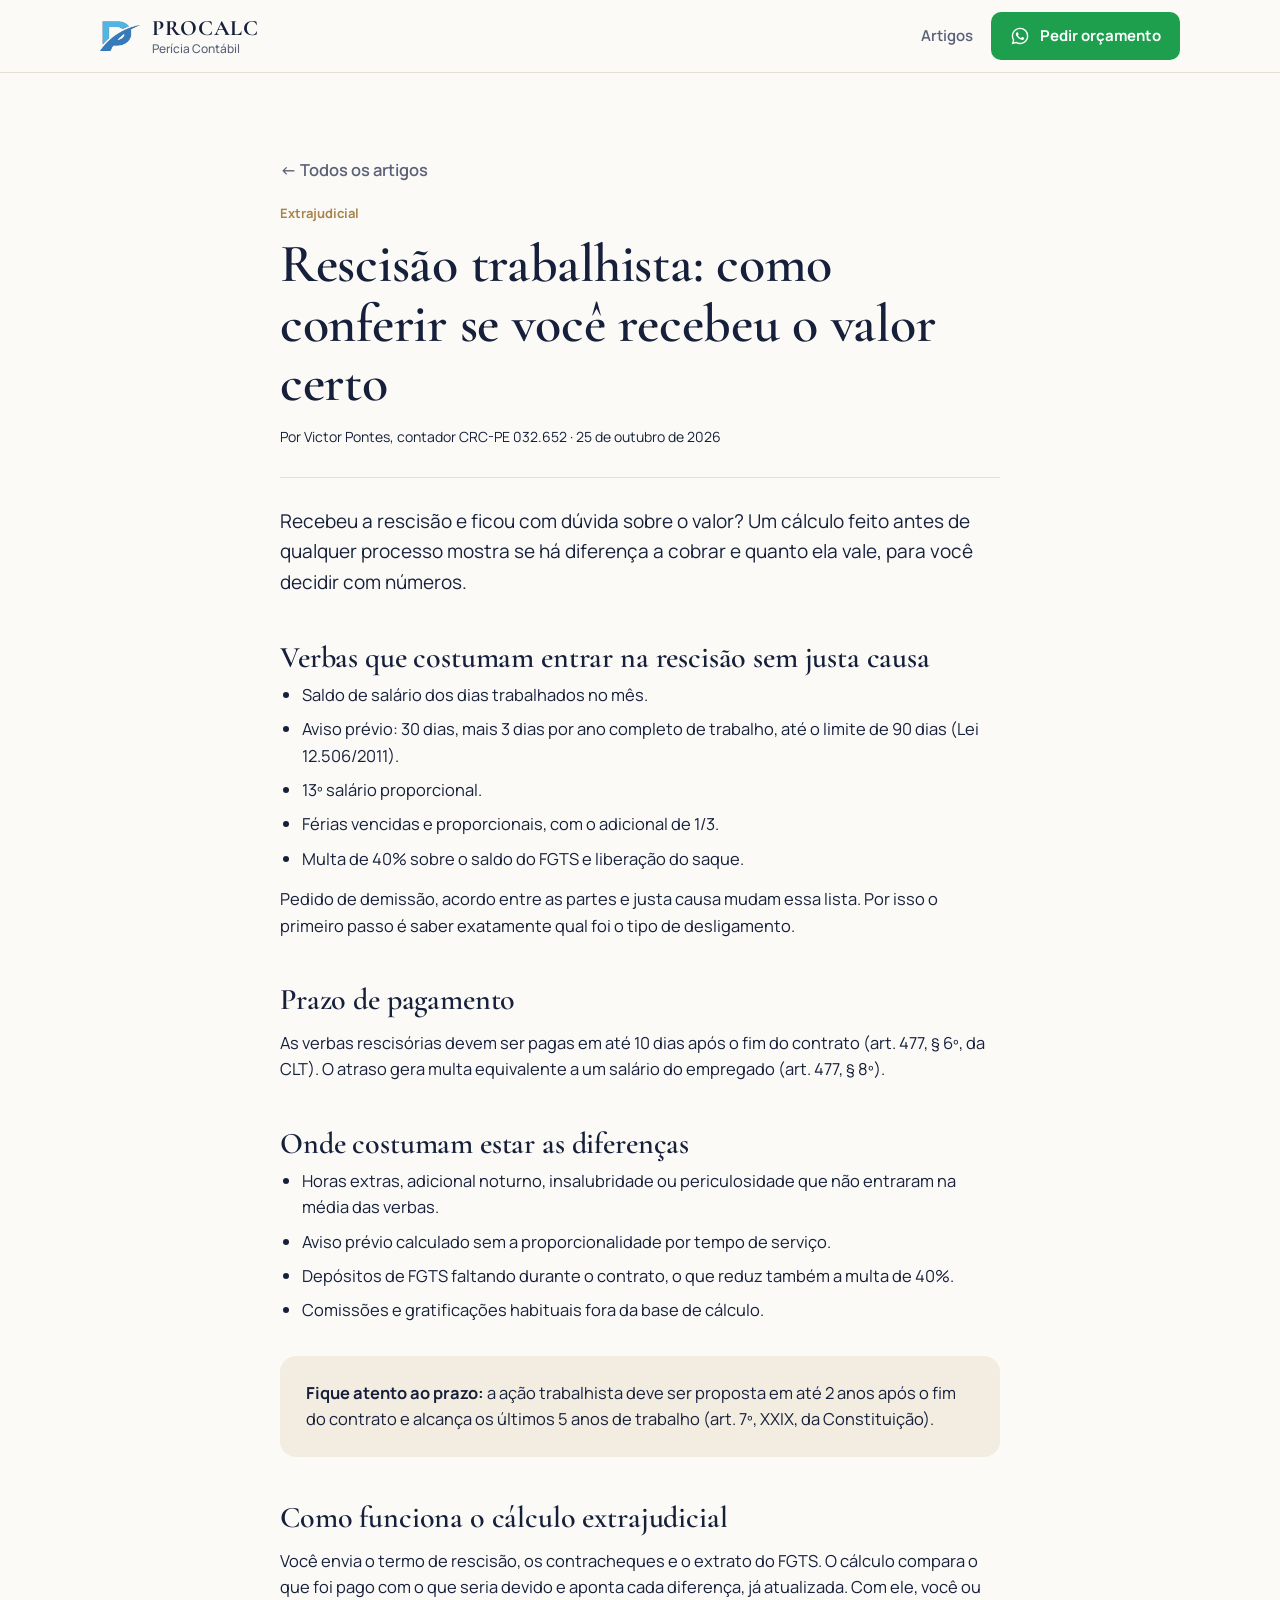
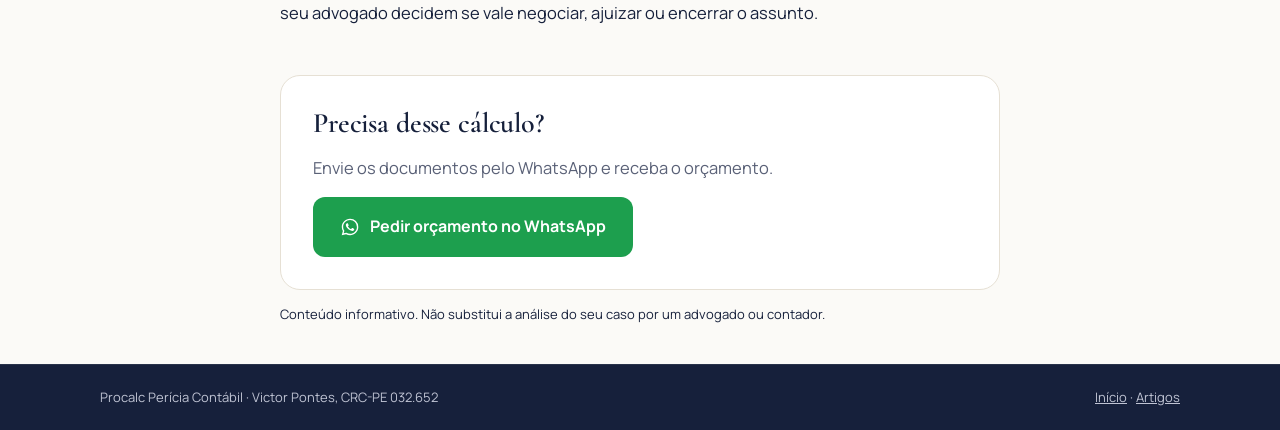
==== artigo-conferir-rescisao.html @ 1b4364a4 "Site da Procalc: página inicial, artigos e SEO básico Co-Authored-By: Claude Opus 5.5 (1M context) <" ====
<!doctype html>
<html lang="pt-BR">
<head>
<meta charset="utf-8">
<meta name="viewport" content="width=device-width, initial-scale=1, viewport-fit=cover">
<title>Rescisão trabalhista: como conferir se você recebeu o valor certo | Procalc</title>
<meta name="description" content="Saiba quais verbas entram na rescisão, o prazo de pagamento e quando vale fazer um cálculo extrajudicial antes de entrar com uma ação trabalhista.">
<link rel="preconnect" href="https://fonts.googleapis.com"><link rel="preconnect" href="https://fonts.gstatic.com" crossorigin><link rel="stylesheet" href="https://fonts.googleapis.com/css2?family=Cormorant+Garamond:wght@500;600;700&family=Manrope:wght@400;500;600;700&display=swap">
<link rel="stylesheet" href="blog.css">
</head>
<body>
<svg width="0" height="0" style="position:absolute" aria-hidden="true">
  <symbol id="wa" viewBox="0 0 24 24"><path fill="currentColor" d="M12.04 2C6.58 2 2.13 6.45 2.13 11.91c0 1.75.46 3.45 1.32 4.95L2.05 22l5.25-1.38a9.9 9.9 0 0 0 4.74 1.21h.01c5.46 0 9.91-4.45 9.91-9.91A9.84 9.84 0 0 0 12.04 2Zm0 18.15h-.01a8.2 8.2 0 0 1-4.19-1.15l-.3-.18-3.12.82.83-3.04-.2-.31a8.23 8.23 0 0 1-1.26-4.38c0-4.54 3.7-8.24 8.25-8.24a8.2 8.2 0 0 1 8.24 8.25c0 4.54-3.7 8.23-8.24 8.23Zm4.52-6.16c-.25-.12-1.47-.72-1.69-.81-.23-.08-.39-.12-.56.13-.16.24-.64.8-.78.97-.15.16-.29.18-.54.06-.25-.12-1.05-.39-1.99-1.230-.74-.66-1.23-1.47-1.38-1.72-.14-.25-.01-.38.11-.5.11-.11.25-.29.37-.43.13-.15.17-.25.25-.41.08-.17.04-.31-.02-.43-.06-.13-.56-1.35-.76-1.84-.2-.48-.41-.42-.56-.43h-.48a.92.92 0 0 0-.66.31c-.23.25-.87.85-.87 2.07 0 1.22.89 2.4 1.01 2.56.12.17 1.75 2.67 4.23 3.74.59.26 1.05.41 1.41.52.59.19 1.13.16 1.56.1.48-.07 1.47-.6 1.670-1.18.21-.58.21-1.07.15-1.18-.06-.1-.23-.16-.48-.29Z"/></symbol>
</svg>
<header>
  <div class="wrap bar">
    <a class="brand" href="index.html" aria-label="Procalc Perícia Contábil, início">
      <img src="marca.png" alt="" width="138" height="106">
      <span class="brand-name"><b>PROCALC</b><small>Perícia Contábil</small></span>
    </a>
    <nav class="nav">
      <a class="link" href="artigos.html">Artigos</a>
      <a class="btn btn-wa" href="https://wa.me/5581996324810?text=Ol%C3%A1%2C%20vim%20pelo%20site%20e%20quero%20um%20or%C3%A7amento" target="_blank" rel="noopener"><svg><use href="#wa"/></svg><span>Pedir orçamento</span></a>
    </nav>
  </div>
</header>
<main class="wrap">
<article class="article">
<a class="back" href="artigos.html">← Todos os artigos</a>
<p class="area" style="margin-top:20px">Extrajudicial</p>
<h1>Rescisão trabalhista: como conferir se você recebeu o valor certo</h1>
<p class="byline">Por Victor Pontes, contador CRC-PE 032.652 · 25 de outubro de 2026</p>

<p class="lede">Recebeu a rescisão e ficou com dúvida sobre o valor? Um cálculo feito antes de qualquer processo mostra se há diferença a cobrar e quanto ela vale, para você decidir com números.</p>
<h2>Verbas que costumam entrar na rescisão sem justa causa</h2>
<ul>
<li>Saldo de salário dos dias trabalhados no mês.</li>
<li>Aviso prévio: 30 dias, mais 3 dias por ano completo de trabalho, até o limite de 90 dias (Lei 12.506/2011).</li>
<li>13º salário proporcional.</li>
<li>Férias vencidas e proporcionais, com o adicional de 1/3.</li>
<li>Multa de 40% sobre o saldo do FGTS e liberação do saque.</li>
</ul>
<p>Pedido de demissão, acordo entre as partes e justa causa mudam essa lista. Por isso o primeiro passo é saber exatamente qual foi o tipo de desligamento.</p>
<h2>Prazo de pagamento</h2>
<p>As verbas rescisórias devem ser pagas em até 10 dias após o fim do contrato (art. 477, § 6º, da CLT). O atraso gera multa equivalente a um salário do empregado (art. 477, § 8º).</p>
<h2>Onde costumam estar as diferenças</h2>
<ul>
<li>Horas extras, adicional noturno, insalubridade ou periculosidade que não entraram na média das verbas.</li>
<li>Aviso prévio calculado sem a proporcionalidade por tempo de serviço.</li>
<li>Depósitos de FGTS faltando durante o contrato, o que reduz também a multa de 40%.</li>
<li>Comissões e gratificações habituais fora da base de cálculo.</li>
</ul>
<div class="box"><p><strong>Fique atento ao prazo:</strong> a ação trabalhista deve ser proposta em até 2 anos após o fim do contrato e alcança os últimos 5 anos de trabalho (art. 7º, XXIX, da Constituição).</p></div>
<h2>Como funciona o cálculo extrajudicial</h2>
<p>Você envia o termo de rescisão, os contracheques e o extrato do FGTS. O cálculo compara o que foi pago com o que seria devido e aponta cada diferença, já atualizada. Com ele, você ou seu advogado decidem se vale negociar, ajuizar ou encerrar o assunto.</p>

<div class="cta">
<h2>Precisa desse cálculo?</h2>
<p>Envie os documentos pelo WhatsApp e receba o orçamento.</p>
<a class="btn btn-wa" href="https://wa.me/5581996324810?text=Li%20o%20artigo%20no%20site%20e%20quero%20or%C3%A7amento%20de%20confer%C3%AAncia%20de%20rescis%C3%A3o%20%28extrajudicial%29" target="_blank" rel="noopener"><svg><use href="#wa"/></svg>Pedir orçamento no WhatsApp</a>
</div>
<p class="disclaimer">Conteúdo informativo. Não substitui a análise do seu caso por um advogado ou contador.</p>
</article>
</main>
<footer><div class="wrap"><span>Procalc Perícia Contábil · Victor Pontes, CRC-PE 032.652</span><span><a href="index.html">Início</a> · <a href="artigos.html">Artigos</a></span></div></footer>
</body>
</html>
---- blog.css ----
/* Layout: papel claro com tipografia jurídica; topo em duas colunas (proposta + retrato); seções curtas separadas por respiro; azul-marinho só no texto e numa faixa final. */
:root{
  --paper:#fbfaf7; --card:#ffffff; --ink:#16203b; --muted:#5a6177; --line:#e6e0d4;
  --gold:#a8844c; --gold-soft:#f3ece0; --navy:#16203b; --on-navy:#f5f2ec; --on-navy-muted:#bfc3d3;
  --wa:#1d9f4e; --wa-hover:#178a43; --shadow:0 18px 40px -24px rgba(22,32,59,.35);
  --display:"Cormorant Garamond",Georgia,"Times New Roman",serif;
  --body:"Manrope",system-ui,-apple-system,"Segoe UI",Roboto,sans-serif;
}
@media (prefers-color-scheme:dark){:root:not([data-theme="light"]){
  --paper:#0f1427; --card:#161c35; --ink:#eeeae2; --muted:#a9aec2; --line:#262d4d;
  --gold:#d0ad74; --gold-soft:#231f1a; --navy:#0a0e1e; --on-navy:#f5f2ec; --on-navy-muted:#aeb3c6;
  --wa:#22a957; --wa-hover:#1d944c; --shadow:0 18px 40px -24px rgba(0,0,0,.7); color-scheme:dark}}
:root[data-theme="dark"]{
  --paper:#0f1427; --card:#161c35; --ink:#eeeae2; --muted:#a9aec2; --line:#262d4d;
  --gold:#d0ad74; --gold-soft:#231f1a; --navy:#0a0e1e; --on-navy:#f5f2ec; --on-navy-muted:#aeb3c6;
  --wa:#22a957; --wa-hover:#1d944c; --shadow:0 18px 40px -24px rgba(0,0,0,.7); color-scheme:dark}

*{box-sizing:border-box}
body{background:var(--paper);color:var(--ink);font-family:var(--body);font-size:16.5px;line-height:1.6;-webkit-font-smoothing:antialiased}
h1,h2,h3,blockquote{font-variant-numeric:lining-nums}
h1,h2,h3{font-family:var(--display);font-weight:600;line-height:1.1;margin:0;letter-spacing:-.005em}
p{margin:0}
a{color:inherit}
img{display:block}
:focus-visible{outline:3px solid var(--gold);outline-offset:3px;border-radius:6px}
.wrap{max-width:1120px;margin:0 auto;padding-left:max(20px,env(safe-area-inset-left,0px));padding-right:max(20px,env(safe-area-inset-right,0px))}
section{padding-block:88px}
.kicker{font-size:13px;font-weight:600;color:var(--gold);margin-bottom:12px}
h2{font-size:clamp(34px,5vw,48px)}
.intro{color:var(--muted);max-width:56ch;margin-top:14px}

.btn{display:inline-flex;align-items:center;justify-content:center;gap:10px;font-weight:700;font-size:16px;text-decoration:none;border-radius:12px;padding:16px 26px;border:1.5px solid transparent;transition:background .15s ease,transform .15s ease}
.btn svg{width:20px;height:20px;flex:none}
.btn-wa{background:var(--wa);color:#fff}
.btn-wa:hover{background:var(--wa-hover);transform:translateY(-1px)}
.btn-line{border-color:var(--line);color:var(--ink);background:var(--card)}
.btn-line:hover{border-color:var(--gold)}

/* topo */
header{position:sticky;top:env(safe-area-inset-top,0px);z-index:15;background:color-mix(in srgb,var(--paper) 92%,transparent);backdrop-filter:blur(8px);border-bottom:1px solid var(--line)}
body::before{content:"";position:fixed;inset:0 0 auto;height:env(safe-area-inset-top,0px);z-index:16;background:var(--paper)}
.bar{display:flex;align-items:center;justify-content:space-between;gap:16px;padding-block:12px}
.brand{display:flex;align-items:center;gap:12px;text-decoration:none;min-width:0}
.brand img{width:40px;height:auto}
.brand-name{display:flex;flex-direction:column;line-height:1.15}
.brand-name b{font-family:var(--display);font-size:22px;font-weight:700;letter-spacing:.04em}
.brand-name small{font-size:12px;color:var(--muted);font-weight:500}
.bar .btn{padding:11px 18px;font-size:15px;border-radius:10px}
@media (max-width:420px){.bar .btn span{display:none}.bar .btn{padding:11px 13px}}

/* hero */
.hero{display:grid;grid-template-columns:minmax(0,1.1fr) minmax(0,.9fr);gap:56px;align-items:center;padding-block:64px 80px}
.hero h1{font-size:clamp(42px,6.4vw,70px)}
.hero h1 em{font-style:italic;color:var(--gold);font-weight:600}
.hero .sub{font-size:18px;color:var(--muted);max-width:46ch;margin-top:22px}
.hero .ctas{display:flex;flex-wrap:wrap;gap:12px;margin-top:32px}
.hero .note{font-size:14px;color:var(--muted);margin-top:16px;display:flex;align-items:center;gap:8px}
.dot{width:8px;height:8px;border-radius:50%;background:var(--wa);flex:none;box-shadow:0 0 0 4px color-mix(in srgb,var(--wa) 20%,transparent)}
.portrait{position:relative;justify-self:end;width:100%;max-width:420px}
.portrait img{width:100%;height:auto;aspect-ratio:4/5;object-fit:cover;object-position:50% 20%;border-radius:22px;box-shadow:var(--shadow)}
.portrait::before{content:"";position:absolute;inset:18px -18px -18px 18px;border:1.5px solid var(--gold);border-radius:22px;z-index:-1}
.badge{position:absolute;left:-28px;bottom:28px;background:var(--card);border:1px solid var(--line);border-radius:14px;padding:14px 18px;box-shadow:var(--shadow);display:grid;gap:2px}
.badge b{font-family:var(--display);font-size:21px}
.badge span{font-size:13px;color:var(--muted)}
@media (max-width:820px){
  .hero{grid-template-columns:minmax(0,1fr);gap:44px;padding-block:40px 64px}
  .portrait{justify-self:center;max-width:360px}
  .badge{left:-8px;bottom:18px}
}

/* faixa de confiança */
.proof{border-block:1px solid var(--line);background:var(--card)}
.proof ul{list-style:none;margin:0 auto;padding-block:28px;display:grid;grid-template-columns:repeat(4,minmax(0,1fr));gap:24px}
.proof li{display:grid;gap:2px}
.proof b{font-variant-numeric:lining-nums;font-family:var(--display);font-size:30px;font-weight:600;line-height:1.1}
.proof span{font-size:14px;color:var(--muted)}
@media (max-width:720px){.proof ul{grid-template-columns:repeat(2,minmax(0,1fr));gap:22px 16px}}

/* serviços */
.svc-grid{display:grid;grid-template-columns:repeat(2,minmax(0,1fr));gap:20px;margin-top:44px}
@media (max-width:720px){.svc-grid{grid-template-columns:minmax(0,1fr)}}
.svc{background:var(--card);border:1px solid var(--line);border-radius:18px;padding:30px;display:flex;flex-direction:column;gap:12px;transition:border-color .15s ease}
.svc:hover{border-color:var(--gold)}
.svc-top{display:flex;align-items:baseline;justify-content:space-between;gap:12px;flex-wrap:wrap}
.svc h3{font-size:28px}
.from{font-size:14px;color:var(--muted);white-space:nowrap}
.from b{color:var(--ink);font-weight:700}
.svc p{color:var(--muted)}
.svc-wide{grid-column:1/-1;background:var(--gold-soft);border-color:color-mix(in srgb,var(--gold) 45%,var(--line))}
.svc-wide p{max-width:70ch}
.tag{font-size:12px;font-weight:700;color:var(--gold);border:1px solid var(--gold);border-radius:999px;padding:4px 12px}
.svc a{margin-top:auto;padding-top:8px;font-weight:700;color:var(--wa);text-decoration:none;display:inline-flex;align-items:center;gap:8px}
.svc a:hover{text-decoration:underline}
.svc a svg{width:18px;height:18px}

/* como funciona */
.how{background:var(--gold-soft)}
.steps{list-style:none;margin:44px 0 0;padding:0;display:grid;grid-template-columns:repeat(3,minmax(0,1fr));gap:32px;counter-reset:s}
@media (max-width:720px){.steps{grid-template-columns:minmax(0,1fr);gap:26px}}
.steps li{counter-increment:s;display:grid;grid-template-columns:auto minmax(0,1fr);gap:4px 18px;align-items:start}
.steps li::before{content:counter(s);grid-row:span 2;width:44px;height:44px;border-radius:50%;border:1.5px solid var(--gold);display:grid;place-items:center;font-family:var(--body);font-size:17px;font-weight:700;font-variant-numeric:lining-nums;color:var(--gold)}
.steps h3{font-size:24px;padding-top:6px}
.steps p{color:var(--muted)}

/* escritórios */
.firms{display:grid;grid-template-columns:minmax(0,1fr) auto;gap:32px;align-items:center;background:var(--card);border:1px solid var(--line);border-radius:22px;padding:44px}
.firms ul{margin:18px 0 0;padding:0;list-style:none;display:flex;flex-wrap:wrap;gap:10px}
.firms li{font-size:14px;font-weight:600;border:1px solid var(--line);border-radius:999px;padding:7px 14px;color:var(--muted)}
@media (max-width:820px){.firms{grid-template-columns:minmax(0,1fr);padding:30px 24px}}

/* depoimentos */
.quotes{display:grid;grid-template-columns:repeat(3,minmax(0,1fr));gap:20px;margin-top:44px}
@media (max-width:900px){.quotes{grid-template-columns:minmax(0,1fr)}}
figure{margin:0;background:var(--card);border:1px solid var(--line);border-radius:18px;padding:28px;display:flex;flex-direction:column;gap:18px}
.stars{color:var(--gold);letter-spacing:3px;font-size:15px}
blockquote{margin:0;font-family:var(--display);font-size:22px;line-height:1.35;font-weight:500}
figcaption{margin-top:auto;font-size:14px;color:var(--muted)}
figcaption b{color:var(--ink);display:block;font-size:15px}

/* faq */
.faq-wrap{display:grid;grid-template-columns:minmax(0,.8fr) minmax(0,1.2fr);gap:48px}
@media (max-width:820px){.faq-wrap{grid-template-columns:minmax(0,1fr);gap:24px}}
details{border-bottom:1px solid var(--line);padding-block:20px}
details:first-child{border-top:1px solid var(--line)}
summary{cursor:pointer;font-weight:700;font-size:17px;list-style:none;display:flex;justify-content:space-between;align-items:center;gap:16px}
summary::-webkit-details-marker{display:none}
summary::after{content:"+";color:var(--gold);font-size:24px;font-weight:500;line-height:1}
details[open] summary::after{content:"−"}
details p{color:var(--muted);margin-top:10px}

/* fechamento */
.final{background:var(--navy);color:var(--on-navy)}
.final .wrap{padding-block:80px;display:grid;gap:22px;justify-items:center;text-align:center}
.final h2{color:var(--on-navy);max-width:20ch}
.final p{color:var(--on-navy-muted);max-width:52ch}
.contact{display:grid;grid-template-columns:repeat(3,minmax(0,1fr));gap:24px;margin-top:40px;width:100%;max-width:880px;text-align:left;border-top:1px solid rgba(255,255,255,.12);padding-top:32px}
.contact div{display:grid;gap:4px}
.contact small{font-size:12px;color:var(--gold);font-weight:700;letter-spacing:.06em}
.contact span{color:var(--on-navy);font-size:15px}
@media (max-width:720px){.contact{grid-template-columns:minmax(0,1fr)}}
footer{background:var(--navy);color:var(--on-navy-muted);font-size:13px;border-top:1px solid rgba(255,255,255,.08)}
footer .wrap{padding-block:22px;display:flex;flex-wrap:wrap;justify-content:space-between;gap:8px}

.float{position:fixed;right:calc(18px + env(safe-area-inset-right,0px));bottom:calc(18px + env(safe-area-inset-bottom,0px));z-index:20;width:58px;height:58px;border-radius:50%;padding:0;box-shadow:0 10px 24px -8px rgba(0,0,0,.45)}
.float svg{width:28px;height:28px}
@media (prefers-reduced-motion:reduce){.btn,.svc{transition:none}.btn-wa:hover{transform:none}}

/* páginas de artigos */
body{margin:0}
.nav{display:flex;align-items:center;gap:18px}
.nav a.link{font-size:15px;font-weight:600;text-decoration:none;color:var(--muted)}
.nav a.link:hover,.nav a.link[aria-current]{color:var(--ink)}
@media (max-width:420px){.nav{gap:12px}}
.blog-head{padding-block:56px 24px}
.blog-head h1{font-size:clamp(40px,6vw,60px)}
.blog-head p{color:var(--muted);max-width:56ch;margin-top:14px;font-size:18px}
.posts{display:grid;grid-template-columns:repeat(3,minmax(0,1fr));gap:20px;padding-block:24px 96px}
@media (max-width:900px){.posts{grid-template-columns:minmax(0,1fr)}}
.post{background:var(--card);border:1px solid var(--line);border-radius:18px;padding:28px;display:flex;flex-direction:column;gap:12px;text-decoration:none;transition:border-color .15s ease}
.post:hover{border-color:var(--gold)}
.post .area{font-size:13px;font-weight:700;color:var(--gold)}
.post h2{font-size:26px}
.post p{color:var(--muted)}
.post .more{margin-top:auto;font-weight:700;font-size:15px}
.article{max-width:720px;margin:0 auto;padding-block:56px 40px}
.article .area{font-size:13px;font-weight:700;color:var(--gold)}
.article h1{font-size:clamp(36px,5.6vw,54px);margin-top:10px}
.byline{color:var(--muted);font-size:14px;margin-top:18px;padding-bottom:28px;border-bottom:1px solid var(--line)}
.article .lede{font-size:19px;margin-top:28px}
.article h2{font-size:30px;margin-top:44px}
.article p,.article li{color:var(--ink);margin-top:14px}
.article ul,.article ol{padding-left:22px;margin:0}
.article li{margin-top:8px}
.article strong{font-weight:700}
.box{background:var(--gold-soft);border-radius:16px;padding:24px 26px;margin-top:32px}
.box p{margin-top:0}
.cta{margin-top:48px;background:var(--card);border:1px solid var(--line);border-radius:20px;padding:32px;display:grid;gap:16px;justify-items:start}
.cta h2{margin-top:0;font-size:28px}
.cta p{margin-top:0;color:var(--muted)}
.disclaimer{font-size:13px;color:var(--muted);margin-top:36px}
.back{display:inline-block;margin-top:28px;font-weight:600;text-decoration:none;color:var(--muted)}
.back:hover{color:var(--ink)}
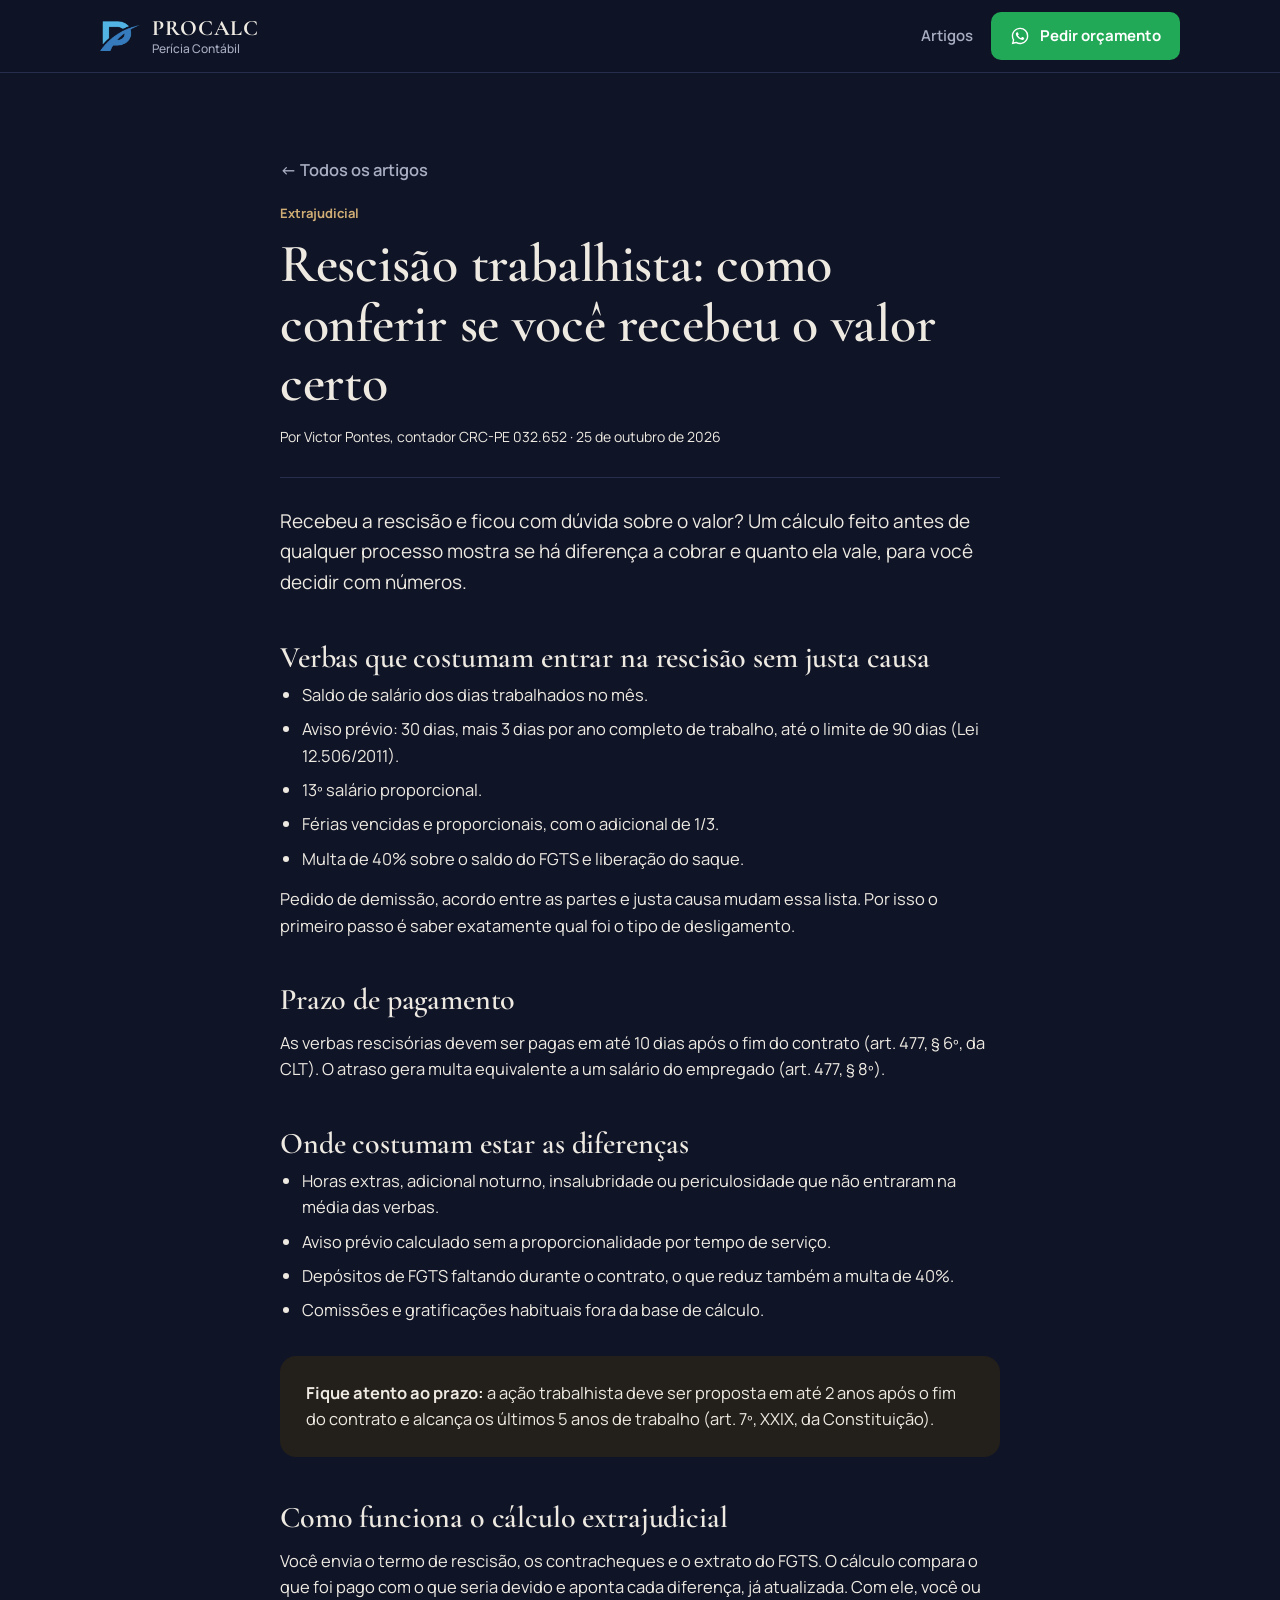
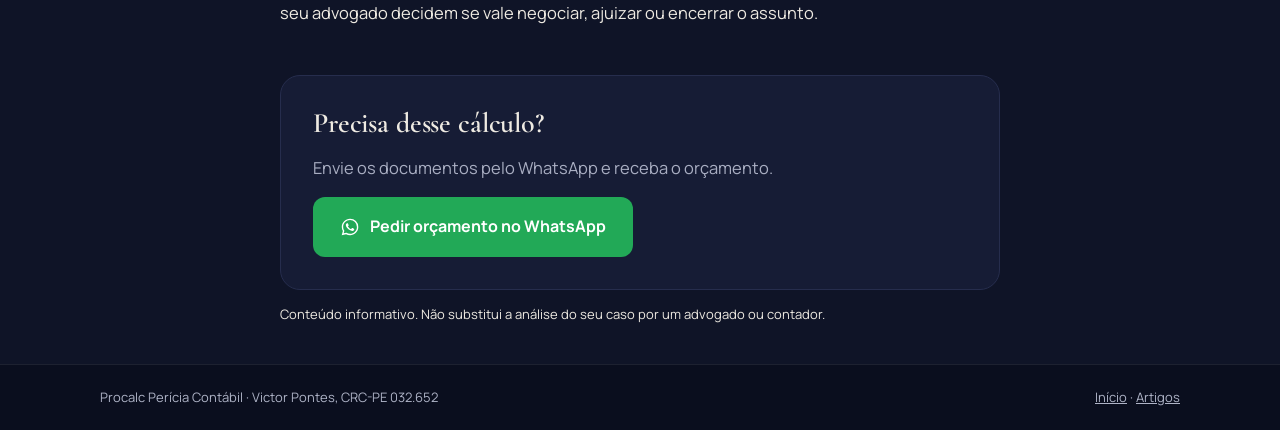
==== commit ec7da69d: "WhatsApp do site passa para o número de atendimento (81) 99105-7242 Co-Authored-By: Claude Opus 5.5 " ====
--- a/artigo-conferir-rescisao.html
+++ b/artigo-conferir-rescisao.html
@@ -20,7 +20,7 @@
     </a>
     <nav class="nav">
       <a class="link" href="artigos.html">Artigos</a>
-      <a class="btn btn-wa" href="https://wa.me/5581996324810?text=Ol%C3%A1%2C%20vim%20pelo%20site%20e%20quero%20um%20or%C3%A7amento" target="_blank" rel="noopener"><svg><use href="#wa"/></svg><span>Pedir orçamento</span></a>
+      <a class="btn btn-wa" href="https://wa.me/5581991057242?text=Ol%C3%A1%2C%20vim%20pelo%20site%20e%20quero%20um%20or%C3%A7amento" target="_blank" rel="noopener"><svg><use href="#wa"/></svg><span>Pedir orçamento</span></a>
     </nav>
   </div>
 </header>
@@ -57,7 +57,7 @@
 <div class="cta">
 <h2>Precisa desse cálculo?</h2>
 <p>Envie os documentos pelo WhatsApp e receba o orçamento.</p>
-<a class="btn btn-wa" href="https://wa.me/5581996324810?text=Li%20o%20artigo%20no%20site%20e%20quero%20or%C3%A7amento%20de%20confer%C3%AAncia%20de%20rescis%C3%A3o%20%28extrajudicial%29" target="_blank" rel="noopener"><svg><use href="#wa"/></svg>Pedir orçamento no WhatsApp</a>
+<a class="btn btn-wa" href="https://wa.me/5581991057242?text=Li%20o%20artigo%20no%20site%20e%20quero%20or%C3%A7amento%20de%20confer%C3%AAncia%20de%20rescis%C3%A3o%20%28extrajudicial%29" target="_blank" rel="noopener"><svg><use href="#wa"/></svg>Pedir orçamento no WhatsApp</a>
 </div>
 <p class="disclaimer">Conteúdo informativo. Não substitui a análise do seu caso por um advogado ou contador.</p>
 </article>
--- a/blog.css
+++ b/blog.css
@@ -11,7 +11,7 @@
   --paper:#0f1427; --card:#161c35; --ink:#eeeae2; --muted:#a9aec2; --line:#262d4d;
   --gold:#d0ad74; --gold-soft:#231f1a; --navy:#0a0e1e; --on-navy:#f5f2ec; --on-navy-muted:#aeb3c6;
   --wa:#22a957; --wa-hover:#1d944c; --shadow:0 18px 40px -24px rgba(0,0,0,.7); color-scheme:dark}}
-:root[data-theme="dark"]{
+:root{ /* tema azul fixo para todos (pedido do Victor) */
   --paper:#0f1427; --card:#161c35; --ink:#eeeae2; --muted:#a9aec2; --line:#262d4d;
   --gold:#d0ad74; --gold-soft:#231f1a; --navy:#0a0e1e; --on-navy:#f5f2ec; --on-navy-muted:#aeb3c6;
   --wa:#22a957; --wa-hover:#1d944c; --shadow:0 18px 40px -24px rgba(0,0,0,.7); color-scheme:dark}
